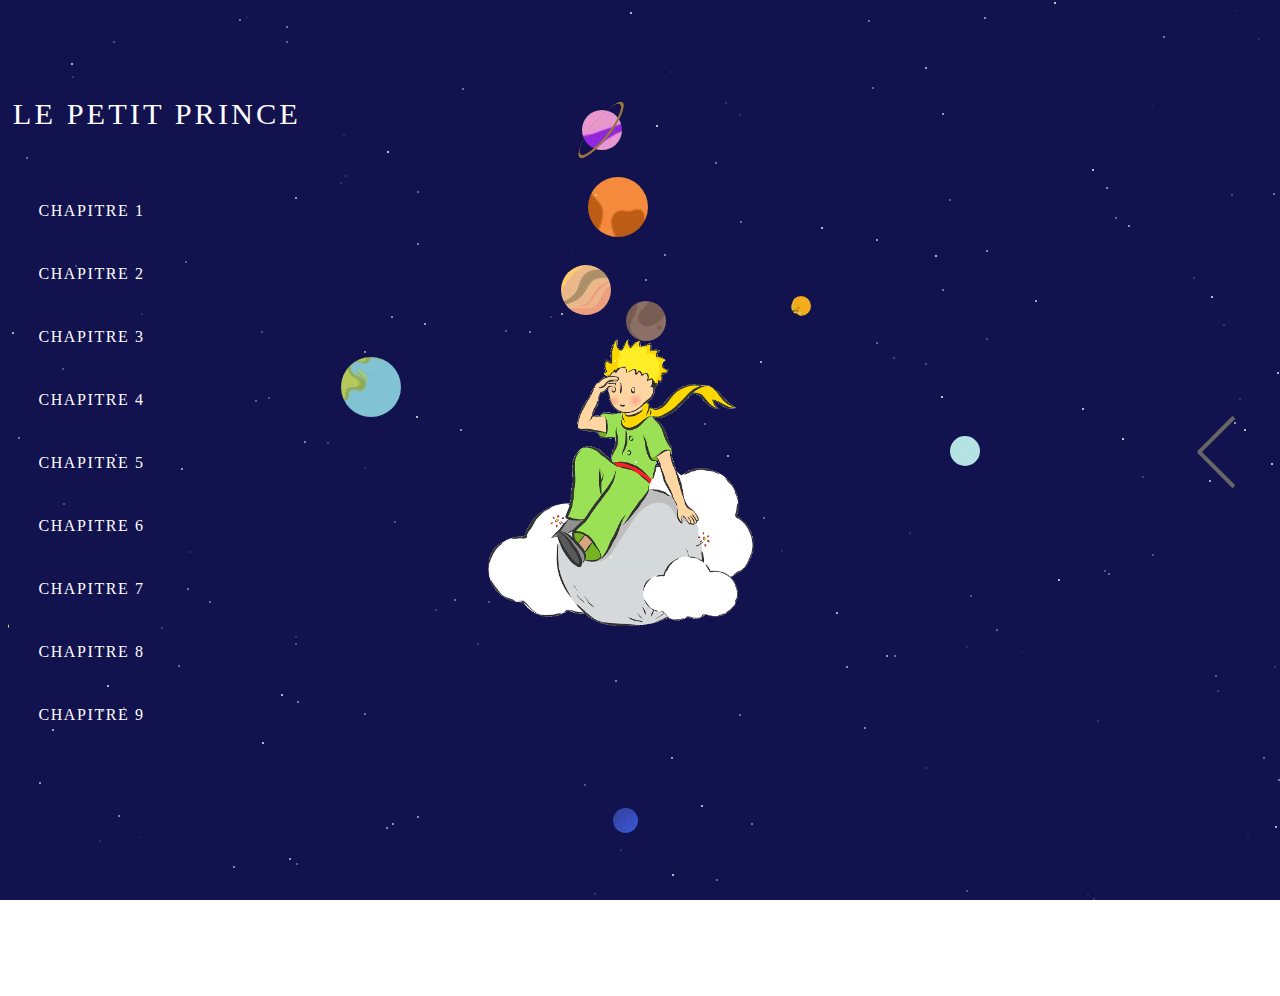
==== index.html @ 0a6917b0 "arborescence" ====
<!DOCTYPE html>

	<head>
		<meta charset="utf-8">
		<meta content="width=device-width, initial-scale=1.0" name="viewport">
		<title>Petit prince</title>
		<link rel="stylesheet" href="https://cdn.jsdelivr.net/npm/bootstrap@5.0.2/dist/css/bootstrap.min.css">
  		<link href="style.css" rel="stylesheet">
		
	</head>
	<body>
		<div class="content">
		<div class="pages">
			<!---------------------------------------------- HOME PAGE -------------------------------------------------------->
			<div class="page one">
				
				<div class="parallax">
					<div class="centered">
						<div class="animation"></div>
					</div>
					<div class='description'>
						<h1 class="homepageTitle">Le petit prince</h1>
						<ul>
							<li><a class="chap1">Chapitre 1</a></li>
							<li><a class="chap2">Chapitre 2</a></li>
							<li><a class="chap3">Chapitre 3</a></li>
							<li><a class="chap4">Chapitre 4</a></li>
							<li><a class="chap5">Chapitre 5</a></li>
							<li><a class="chap6">Chapitre 6</a></li>
							<li><a class="chap7">Chapitre 7</a></li>
							<li><a class="chap8">Chapitre 8</a></li>
							<li><a class="chap9">Chapitre 9</a></li>
						</ul>
					</div>
				  	<div class='solar-syst'>
						<div class='mercury'></div>
						<div class='venus'></div>
						<div class='earth'></div>
						<div class='mars'></div>
						<div class='jupiter'></div>
						<div class='saturn'></div>
						<div class='uranus'></div>
						<div class='neptune'></div>
						<div class='pluto'></div>
				  	</div>
				  <div class="stars">
					<img src="./img/star.png" alt="">
				  </div>
				</div>
				<!-- <div>
					<button onClick="slide('next')">Next</button>
				</div> -->
				<div class="swipe-next" onClick="slide('next')">
					<div class="swipe-next-top"></div>
					<div class="swipe-next-bottom"></div>
				</div>
			</div>
			
			<!---------------------------------------------- TEAM PAGE -------------------------------------------------------->
			<div id="page-two" class="page two">
				<h1 class="teamTitle">Team</h1>
				<div class="container">
					<div class="row d-flex justify-content-center">
						<div class="col-md-4">
							<a href="./cv_pages/Peio.html">
								<div class="card">
									<img class="card-img-top" src="./cv_assets/img/peio_cv.jpg" alt="Peio">
									<div class="card-body">
										<h5 class="card-title">Peio GIL</h5>
									</div>
								</div>
							</a>
						</div>
						<div class="col-md-4">
							<a href="./cv_pages/Hajar.html">
								<div class="card">
									<img class="card-img-top" src="./cv_assets/img/hajar_cv.png" alt="Hajar">
									<div class="card-body">
										<h5 class="card-title">Hajar DERFOUF</h5>
									</div>
								</div>
							</a>
						</div>
						<div class="col-md-4">
							<a href="./cv_pages/Amelie.html">
								<div class="card">
									<img class="card-img-top" src="./cv_assets/img/AmelieNikeza.jpg" alt="Amelie">
									<div class="card-body">
										<h5 class="card-title">Amélie NIKEZA</h5>
									</div>
								</div>
							</a>
						</div>
					</div>
				</div>
			
			<!-- <div>
				<button onClick="slide('prev')">Previous</button>
			</div> -->
			<div class="swipe-prev" onClick="slide('prev')">
				<div class="swipe-prev-top"></div>
				<div class="swipe-prev-bottom"></div>
			</div>
			</div>
		</div>
		</div>
		<script src="script.js"></script>
		
	</body>
</html>
---- style.css ----
@import url('https://fonts.googleapis.com/css2?family=Montserrat:ital,wght@0,100;0,200;0,300;0,400;0,500;0,600;0,700;1,100;1,200;1,300;1,400;1,500;1,600;1,700&display=swap');

body {
    overflow: hidden;
}

.navbar {
  margin-top: 0;
  padding-top: 0;
}

*{
	margin: 0;
	padding: 0;
  border: none;
  font-family: 'Montserrat', sans-serif;
}


.content{
	width: 100%;
	height: 100vh;
	overflow: hidden;
    /* background-image: url("../img/espace.png"); */
  background-color: rgb(18, 18, 78);
}

.pages {
  display: flex;
	width: 200%;
	box-sizing: border-box;	
  overflow: hidden;
}

.page {
  width: 100%;
  height: 100vh;
  display: flex;
  /* align-items: center;
  justify-content: center; */
  flex-direction: column;
	gap: 10px;
  transition: all 0.7s;
  color: white;
}

/* ********************************************************* HOME PAGE STYLE ************************************************************* */
.parallax {
    /* The image used */
    /* background-image: url("../img/espace.png"); */

    position: absolute;
    top:0;
    left:0;
    bottom:0;
    /* Set a specific height */
    height: 100%;
    width:100%;   
    /* Create the parallax scrolling effect */
    background-position: right top;
    background-attachment: fixed;
    background-repeat: no-repeat;
    background-size: cover;
  
    
}
 
.circle {
  
    text-align: center;
    vertical-align: middle;
    display: table-cell;
}
body {
    height: 100%;
    overflow-y: hidden;
}

.wrapper {
    top: 50%;
    left: 50%;
    transform: translate(-50%, -50%);
    position: fixed;
}

#reload {
    width: 50px;
    height: 50px;
} 
.wrapper {
    top: 50%;
    left: 50%;
    transform: translate(-50%, -50%);
    position: fixed;
}
.zoom{  
    height:100vh;  
    width:100%;  
    display:grid;  
    place-items:center;  
    position:fixed;  
    top:-500px;  
    left:0;
}

.centered .animation{
    height:50%;  
    width:40%;  
    position: absolute;
    top:25%;  
    left:30%;
}

.animation {
  width: 1000px;
  height: 1000px;
  background-image: url('./img/logo_f1.png');
  background-size: 600px;
  background-position: center;
  background-repeat: no-repeat;
  animation: mon-animation 2s steps(20) infinite
}

@keyframes mon-animation {
  0% { background-image: url('./img/logo_f1.png'); }
  5% { background-image: url('./img/logo_f1.png'); }
  10% { background-image: url('./img/logo_f1.png'); }
  25% { background-image: url('./img/logo_f1.png'); }
  20% { background-image: url('./img/logo_f1.png'); }
  25% { background-image: url('./img/logo_f1.png'); }
  30% { background-image: url('./img/logo_f1.png'); }
  35% { background-image: url('./img/logo_f1.png'); }
  40% { background-image: url('./img/logo_f2.png'); }
  45% { background-image: url('./img/logo_f3.png'); }
  50% { background-image: url('./img/logo_f4.png'); }
  55% { background-image: url('./img/logo_f3.png'); }
  60% { background-image: url('./img/logo_f2.png'); }
  65% { background-image: url('./img/logo_f1.png'); }
  70% { background-image: url('./img/logo_f1.png'); }
  75% { background-image: url('./img/logo_f1.png'); }
  80% { background-image: url('./img/logo_f1.png'); }
  85% { background-image: url('./img/logo_f1.png'); }
  90% { background-image: url('./img/logo_f1.png'); }
  95% { background-image: url('./img/logo_f1.png'); }
  100% { background-image: url('./img/logo_f1.png'); }
}

/**************************************************/
/*
  Malik Dellidj - @Dathink

  Solar System orbit animation true time scaled

  Revolution of planets in earth days (from Wikipedia)
  Mercury : ~87,5 days
  Venus : ~224,7 days
  Earth : ~365,2563 days
    + Moon : ~27,3216 days (around earth)
  Mars : ~687 days (~1,8 year)
  Jupiter : ~4 331 days (~12 years)
  Saturn : ~10 747 days (~30 years)
  Uranus : ~30 589 days (~84 years)
  Neptune : ~59 802 days (~165 years)
  Pluto : ~90 580 days (~248 years)
*/
*,
*:before,
*:after {
  padding: 0;
  margin: 0;
  box-sizing: border-box;
}

html,
body {
  height: 100%;
  width: 100%;
}

body {
  font: normal 1em/1.45em "Helvetica Neue", Helvetica, Arial, sans-serif;
  -webkit-font-smoothing: antialiased;
  color: #fff;
  background: radial-gradient(ellipse at bottom, #1c2837 0%, #050608 100%);
  background-attachment: fixed;
}

li {
  list-style: none;
}

h1 {
  color: white;
  font-weight: 300;
  font-size: 1.9em;
  text-transform: uppercase;
  font-family: Lato;
  line-height: 1.6em;
  letter-spacing: 0.1em;
  position: absolute;
    top: 10%;
    left:1%;
}

li a {
  color: white;
  font-weight: 300;
  font-size: 1em;
  text-transform: uppercase;
  font-family: Lato;
  line-height: 1.6em;
  letter-spacing: 0.1em;
  position: absolute;
}

.solar-syst {
  margin: -150px -252px;
  width: 100%;
  height: 100%;
  position: relative;
}
.solar-syst:after {
  content: "";
  position: absolute;
  height: 2px;
  width: 2px;
  top: -2px;
  background: white;
  box-shadow: 1072px 77px 0 0px rgba(255, 255, 255, 0.456) , 370px 951px 0 0px rgba(255,255,255, 0.621) , 1483px 330px 0 0px rgba(255,255,255, 0.326) , 1533px 646px 0 0px rgba(255,255,255, 0.951) , 794px 1799px 0 0px rgba(255,255,255, 0.253) , 1724px 191px 0 0px rgba(255,255,255, 0.737) , 139px 445px 0 0px rgba(255,255,255, 0.254) , 1453px 1733px 0 0px rgba(255,255,255, 0.182) , 1098px 802px 0 0px rgba(255,255,255, 0.692) , 1475px 460px 0 0px rgba(255,255,255, 0.222) , 96px 1526px 0 0px rgba(255,255,255, 0.316) , 1461px 616px 0 0px rgba(255,255,255, 0.852) , 185px 1634px 0 0px rgba(255,255,255, 0.63) , 1380px 361px 0 0px rgba(255,255,255, 0.702) , 840px 1672px 0 0px rgba(255,255,255, 0.435) , 1128px 375px 0 0px rgba(255,255,255, 0.794) , 579px 578px 0 0px rgba(255,255,255, 0.274) , 1654px 445px 0 0px rgba(255,255,255, 0.697) , 1365px 1595px 0 0px rgba(255,255,255, 0.319) , 238px 339px 0 0px rgba(255,255,255, 0.918) , 1381px 15px 0 0px rgba(255,255,255, 0.057) , 534px 1571px 0 0px rgba(255,255,255, 0.585) , 56px 180px 0 0px rgba(255,255,255, 0.194) , 62px 1074px 0 0px rgba(255,255,255, 0.808) , 393px 449px 0 0px rgba(255,255,255, 0.14) , 991px 250px 0 0px rgba(255,255,255, 0.163) , 1245px 1667px 0 0px rgba(255,255,255, 0.552) , 1477px 1148px 0 0px rgba(255,255,255, 0.846) , 1124px 223px 0 0px rgba(255,255,255, 0.462) , 549px 837px 0 0px rgba(255,255,255, 0.602) , 1425px 1068px 0 0px rgba(255,255,255, 0.89) , 437px 397px 0 0px rgba(255,255,255, 0.421) , 96px 377px 0 0px rgba(255,255,255, 0.216) , 953px 941px 0 0px rgba(255,255,255, 0.91) , 215px 343px 0 0px rgba(255,255,255, 0.796) , 433px 1px 0 0px rgba(255,255,255, 0.555) , 1128px 478px 0 0px rgba(255,255,255, 0.448) , 1218px 782px 0 0px rgba(255,255,255, 0.146) , 1686px 1066px 0 0px rgba(255,255,255, 0.41) , 812px 1260px 0 0px rgba(255,255,255, 0.564) , 1634px 1525px 0 0px rgba(255,255,255, 0.697) , 846px 1029px 0 0px rgba(255,255,255, 0.219) , 1756px 901px 0 0px rgba(255,255,255, 0.603) , 1236px 1404px 0 0px rgba(255,255,255, 0.248) , 270px 573px 0 0px rgba(255,255,255, 0.581) , 1183px 3px 0 0px rgba(255,255,255, 0.564) , 913px 1111px 0 0px rgba(255,255,255, 0.918) , 668px 552px 0 0px rgba(255,255,255, 0.96) , 278px 293px 0 0px rgba(255,255,255, 0.523) , 231px 1056px 0 0px rgba(255,255,255, 0.748) , 391px 972px 0 0px rgba(255,255,255, 0.078) , 592px 318px 0 0px rgba(255,255,255, 0.179) , 485px 1002px 0 0px rgba(255,255,255, 0.694) , 968px 1015px 0 0px rgba(255,255,255, 0.47) , 1404px 241px 0 0px rgba(255,255,255, 0.08) , 1252px 1064px 0 0px rgba(255,255,255, 0.527) , 142px 678px 0 0px rgba(255,255,255, 0.394) , 885px 1694px 0 0px rgba(255,255,255, 0.21) , 1586px 174px 0 0px rgba(255,255,255, 0.949) , 1044px 1502px 0 0px rgba(255,255,255, 0.262) , 862px 692px 0 0px rgba(255,255,255, 0.723) , 969px 696px 0 0px rgba(255,255,255, 0.16) , 375px 843px 0 0px rgba(255,255,255, 0.442) , 471px 1753px 0 0px rgba(255,255,255, 0.379) , 992px 357px 0 0px rgba(255,255,255, 0.545) , 560px 1740px 0 0px rgba(255,255,255, 0.933) , 1747px 451px 0 0px rgba(255,255,255, 0.27) , 1127px 1724px 0 0px rgba(255,255,255, 0.971) , 766px 1090px 0 0px rgba(255,255,255, 0.975) , 1012px 497px 0 0px rgba(255,255,255, 0.828) , 306px 1118px 0 0px rgba(255,255,255, 0.588) , 170px 23px 0 0px rgba(255,255,255, 0.069) , 1239px 1425px 0 0px rgba(255,255,255, 0.619) , 1238px 474px 0 0px rgba(255,255,255, 0.314) , 644px 959px 0 0px rgba(255,255,255, 0.739) , 1527px 962px 0 0px rgba(255,255,255, 0.879) , 1175px 1273px 0 0px rgba(255,255,255, 0.12) , 24px 66px 0 0px rgba(255,255,255, 0.02) , 1742px 716px 0 0px rgba(255,255,255, 0.745) , 915px 1727px 0 0px rgba(255,255,255, 0.28) , 538px 177px 0 0px rgba(255,255,255, 0.453) , 214px 154px 0 0px rgba(255,255,255, 0.251) , 443px 1690px 0 0px rgba(255,255,255, 0.876) , 115px 1065px 0 0px rgba(255,255,255, 0.028) , 323px 1531px 0 0px rgba(255,255,255, 0.357) , 669px 379px 0 0px rgba(255,255,255, 0.619) , 1550px 1130px 0 0px rgba(255,255,255, 0.872) , 445px 1617px 0 0px rgba(255,255,255, 0.72) , 1445px 413px 0 0px rgba(255,255,255, 0.234) , 1727px 28px 0 0px rgba(255,255,255, 0.805) , 547px 333px 0 0px rgba(255,255,255, 0.795) , 1792px 1506px 0 0px rgba(255,255,255, 0.465) , 912px 1318px 0 0px rgba(255,255,255, 0.876) , 315px 639px 0 0px rgba(255,255,255, 0.356) , 300px 1162px 0 0px rgba(255,255,255, 0.446) , 802px 1297px 0 0px rgba(255,255,255, 0.584) , 1667px 1460px 0 0px rgba(255,255,255, 0.425) , 836px 920px 0 0px rgba(255,255,255, 0.398) , 683px 1644px 0 0px rgba(255,255,255, 0.664) , 166px 1003px 0 0px rgba(255,255,255, 0.053) , 840px 1614px 0 0px rgba(255,255,255, 0.557) , 699px 1782px 0 0px rgba(255,255,255, 0.445) , 1447px 1332px 0 0px rgba(255,255,255, 0.307) , 729px 779px 0 0px rgba(255,255,255, 0.275) , 867px 816px 0 0px rgba(255,255,255, 0.579) , 1116px 1657px 0 0px rgba(255,255,255, 0.418) , 73px 839px 0 0px rgba(255,255,255, 0.997) , 47px 838px 0 0px rgba(255,255,255, 0.418) , 1415px 172px 0 0px rgba(255,255,255, 0.598) , 1033px 686px 0 0px rgba(255,255,255, 0.14) , 2px 1173px 0 0px rgba(255,255,255, 0.727) , 21px 1046px 0 0px rgba(255,255,255, 0.003) , 190px 554px 0 0px rgba(255,255,255, 0.385) , 1695px 288px 0 0px rgba(255,255,255, 0.1) , 1780px 709px 0 0px rgba(255,255,255, 0.393) , 498px 152px 0 0px rgba(255,255,255, 0.094) , 151px 1560px 0 0px rgba(255,255,255, 0.328) , 1286px 1737px 0 0px rgba(255,255,255, 0.943) , 441px 687px 0 0px rgba(255,255,255, 0.128) , 1744px 1734px 0 0px rgba(255,255,255, 0.805) , 1286px 1300px 0 0px rgba(255,255,255, 0.421) , 656px 1555px 0 0px rgba(255,255,255, 0.285) , 275px 1587px 0 0px rgba(255,255,255, 0.231) , 1037px 1540px 0 0px rgba(255,255,255, 0.915) , 1738px 440px 0 0px rgba(255,255,255, 0.218) , 56px 458px 0 0px rgba(255,255,255, 0.166) , 976px 1650px 0 0px rgba(255,255,255, 0.825) , 1537px 1292px 0 0px rgba(255,255,255, 0.47) , 1038px 1395px 0 0px rgba(255,255,255, 0.902) , 1025px 1552px 0 0px rgba(255,255,255, 0.416) , 1223px 1424px 0 0px rgba(255,255,255, 0.164) , 527px 69px 0 0px rgba(255,255,255, 0.431) , 967px 298px 0 0px rgba(255,255,255, 0.575) , 991px 850px 0 0px rgba(255,255,255, 0.526) , 820px 1493px 0 0px rgba(255,255,255, 0.422) , 1363px 1683px 0 0px rgba(255,255,255, 0.523) , 1523px 1159px 0 0px rgba(255,255,255, 0.225) , 324px 212px 0 0px rgba(255,255,255, 0.202) , 331px 1745px 0 0px rgba(255,255,255, 0.424) , 921px 1090px 0 0px rgba(255,255,255, 0.73) , 1515px 893px 0 0px rgba(255,255,255, 0.459) , 1530px 915px 0 0px rgba(255,255,255, 0.616) , 1501px 1393px 0 0px rgba(255,255,255, 0.306) , 1717px 1412px 0 0px rgba(255,255,255, 0.193) , 1611px 1602px 0 0px rgba(255,255,255, 0.194) , 1145px 493px 0 0px rgba(255,255,255, 0.319) , 1529px 508px 0 0px rgba(255,255,255, 0.889) , 67px 315px 0 0px rgba(255,255,255, 0.74) , 1015px 653px 0 0px rgba(255,255,255, 0.451) , 340px 61px 0 0px rgba(255,255,255, 0.655) , 887px 597px 0 0px rgba(255,255,255, 0.912) , 1486px 558px 0 0px rgba(255,255,255, 0.74) , 1620px 1367px 0 0px rgba(255,255,255, 0.831) , 365px 408px 0 0px rgba(255,255,255, 0.846) , 1491px 534px 0 0px rgba(255,255,255, 0.215) , 1797px 678px 0 0px rgba(255,255,255, 0.403) , 784px 732px 0 0px rgba(255,255,255, 0.01) , 669px 327px 0 0px rgba(255,255,255, 0.45) , 1496px 565px 0 0px rgba(255,255,255, 0.926) , 1177px 903px 0 0px rgba(255,255,255, 0.183) , 616px 603px 0 0px rgba(255,255,255, 0.141) , 990px 1434px 0 0px rgba(255,255,255, 0.251) , 1341px 1784px 0 0px rgba(255,255,255, 0.085) , 114px 1076px 0 0px rgba(255,255,255, 0.02) , 1624px 1274px 0 0px rgba(255,255,255, 0.421) , 1404px 690px 0 0px rgba(255,255,255, 0.394) , 1222px 731px 0 0px rgba(255,255,255, 0.376) , 563px 1642px 0 0px rgba(255,255,255, 0.042) , 941px 1486px 0 0px rgba(255,255,255, 0.249) , 1391px 1364px 0 0px rgba(255,255,255, 0.002) , 1753px 195px 0 0px rgba(255,255,255, 0.903) , 676px 459px 0 0px rgba(255,255,255, 0.778) , 367px 590px 0 0px rgba(255,255,255, 0.754) , 351px 976px 0 0px rgba(255,255,255, 0.136) , 1782px 959px 0 0px rgba(255,255,255, 0.044) , 1500px 1593px 0 0px rgba(255,255,255, 0.428) , 1345px 1034px 0 0px rgba(255,255,255, 0.223) , 432px 1703px 0 0px rgba(255,255,255, 0.429) , 25px 659px 0 0px rgba(255,255,255, 0.186) , 513px 1610px 0 0px rgba(255,255,255, 0.097) , 144px 375px 0 0px rgba(255,255,255, 0.078) , 888px 1756px 0 0px rgba(255,255,255, 0.705) , 254px 1265px 0 0px rgba(255,255,255, 0.637) , 2px 1525px 0 0px rgba(255,255,255, 0.969) , 600px 1275px 0 0px rgba(255,255,255, 0.823) , 1287px 436px 0 0px rgba(255,255,255, 0.793) , 719px 1534px 0 0px rgba(255,255,255, 0.173) , 491px 155px 0 0px rgba(255,255,255, 0.564) , 620px 1720px 0 0px rgba(255,255,255, 0.899) , 1248px 1344px 0 0px rgba(255,255,255, 0.039) , 1373px 1205px 0 0px rgba(255,255,255, 0.923) , 1334px 544px 0 0px rgba(255,255,255, 0.944) , 249px 1417px 0 0px rgba(255,255,255, 0.6) , 1732px 1303px 0 0px rgba(255,255,255, 0.51) , 1177px 499px 0 0px rgba(255,255,255, 0.369) , 109px 520px 0 0px rgba(255,255,255, 0.999) , 1167px 1498px 0 0px rgba(255,255,255, 0.991) , 260px 580px 0 0px rgba(255,255,255, 0.036) , 1374px 27px 0 0px rgba(255,255,255, 0.515) , 737px 1326px 0 0px rgba(255,255,255, 0.438) , 37px 182px 0 0px rgba(255,255,255, 0.482) , 1638px 151px 0 0px rgba(255,255,255, 0.622) , 754px 1290px 0 0px rgba(255,255,255, 0.64) , 790px 1455px 0 0px rgba(255,255,255, 0.705) , 814px 1523px 0 0px rgba(255,255,255, 0.051) , 977px 238px 0 0px rgba(255,255,255, 0.182) , 1613px 1145px 0 0px rgba(255,255,255, 0.005) , 597px 311px 0 0px rgba(255,255,255, 0.182) , 1568px 223px 0 0px rgba(255,255,255, 0.613) , 23px 699px 0 0px rgba(255,255,255, 0.911) , 314px 504px 0 0px rgba(255,255,255, 0.39) , 1636px 925px 0 0px rgba(255,255,255, 0.417) , 1534px 1310px 0 0px rgba(255,255,255, 0.472) , 1527px 1590px 0 0px rgba(255,255,255, 0.23) , 349px 1238px 0 0px rgba(255,255,255, 0.099) , 813px 449px 0 0px rgba(255,255,255, 0.832) , 136px 621px 0 0px rgba(255,255,255, 0.377) , 461px 737px 0 0px rgba(255,255,255, 0.523) , 870px 1062px 0 0px rgba(255,255,255, 0.101) , 1138px 791px 0 0px rgba(255,255,255, 0.801) , 1358px 323px 0 0px rgba(255,255,255, 0.672) , 126px 1249px 0 0px rgba(255,255,255, 0.775) , 840px 1258px 0 0px rgba(255,255,255, 0.042) , 1310px 715px 0 0px rgba(255,255,255, 0.934) , 327px 401px 0 0px rgba(255,255,255, 0.379) , 524px 1366px 0 0px rgba(255,255,255, 0.087) , 961px 473px 0 0px rgba(255,255,255, 0.074) , 1488px 1319px 0 0px rgba(255,255,255, 0.319) , 1075px 1692px 0 0px rgba(255,255,255, 0.464) , 1339px 1463px 0 0px rgba(255,255,255, 0.433) , 1146px 1218px 0 0px rgba(255,255,255, 0.082) , 1514px 1554px 0 0px rgba(255,255,255, 0.949) , 1124px 1456px 0 0px rgba(255,255,255, 0.003) , 1344px 305px 0 0px rgba(255,255,255, 0.931) , 705px 112px 0 0px rgba(255,255,255, 0.419) , 109px 1615px 0 0px rgba(255,255,255, 0.052) , 1360px 709px 0 0px rgba(255,255,255, 0.484) , 712px 565px 0 0px rgba(255,255,255, 0.709) , 742px 1500px 0 0px rgba(255,255,255, 0.707) , 938px 1756px 0 0px rgba(255,255,255, 0.727) , 1194px 425px 0 0px rgba(255,255,255, 0.586) , 629px 1361px 0 0px rgba(255,255,255, 0.208) , 533px 830px 0 0px rgba(255,255,255, 0.919) , 715px 35px 0 0px rgba(255,255,255, 0.917) , 643px 452px 0 0px rgba(255,255,255, 0.717) , 356px 1441px 0 0px rgba(255,255,255, 0.247) , 1720px 250px 0 0px rgba(255,255,255, 0.614) , 473px 1696px 0 0px rgba(255,255,255, 0.733) , 253px 1138px 0 0px rgba(255,255,255, 0.636) , 740px 737px 0 0px rgba(255,255,255, 0.396) , 1800px 424px 0 0px rgba(255,255,255, 0.588) , 759px 101px 0 0px rgba(255,255,255, 0.125) , 558px 1632px 0 0px rgba(255,255,255, 0.423) , 227px 1549px 0 0px rgba(255,255,255, 0.262) , 646px 657px 0 0px rgba(255,255,255, 0.394) , 1741px 886px 0 0px rgba(255,255,255, 0.598) , 427px 1177px 0 0px rgba(255,255,255, 0.795) , 993px 1514px 0 0px rgba(255,255,255, 0.35) , 514px 878px 0 0px rgba(255,255,255, 0.91) , 107px 736px 0 0px rgba(255,255,255, 0.812) , 439px 724px 0 0px rgba(255,255,255, 0.574) , 1199px 22px 0 0px rgba(255,255,255, 0.755) , 268px 1183px 0 0px rgba(255,255,255, 0.64) , 1488px 146px 0 0px rgba(255,255,255, 0.069) , 1582px 970px 0 0px rgba(255,255,255, 0.244) , 639px 287px 0 0px rgba(255,255,255, 0.981) , 638px 963px 0 0px rgba(255,255,255, 0.658) , 799px 1707px 0 0px rgba(255,255,255, 0.954) , 1306px 138px 0 0px rgba(255,255,255, 0.998) , 71px 1498px 0 0px rgba(255,255,255, 0.268) , 1737px 1553px 0 0px rgba(255,255,255, 0.033) , 1367px 1594px 0 0px rgba(255,255,255, 0.093) , 1039px 41px 0 0px rgba(255,255,255, 0.685) , 332px 1200px 0 0px rgba(255,255,255, 0.066) , 1799px 447px 0 0px rgba(255,255,255, 0.089) , 1367px 353px 0 0px rgba(255,255,255, 0.476) , 40px 634px 0 0px rgba(255,255,255, 0.433) , 1210px 1179px 0 0px rgba(255,255,255, 0.626) , 1192px 1520px 0 0px rgba(255,255,255, 0.635) , 595px 270px 0 0px rgba(255,255,255, 0.124) , 118px 1047px 0 0px rgba(255,255,255, 0.757) , 1760px 388px 0 0px rgba(255,255,255, 0.372) , 1003px 959px 0 0px rgba(255,255,255, 0.551) , 1464px 1081px 0 0px rgba(255,255,255, 0.877) , 1088px 748px 0 0px rgba(255,255,255, 0.862) , 1721px 50px 0 0px rgba(255,255,255, 0.169) , 1591px 831px 0 0px rgba(255,255,255, 0.337) , 1555px 1537px 0 0px rgba(255,255,255, 0.345) , 676px 1222px 0 0px rgba(255,255,255, 0.314) , 14px 698px 0 0px rgba(255,255,255, 0.58) , 1141px 1370px 0 0px rgba(255,255,255, 0.524) , 223px 712px 0 0px rgba(255,255,255, 0.263) , 706px 1051px 0 0px rgba(255,255,255, 0.081) , 853px 1320px 0 0px rgba(255,255,255, 0.744) , 93px 874px 0 0px rgba(255,255,255, 0.46) , 195px 162px 0 0px rgba(255,255,255, 0.423) , 1469px 826px 0 0px rgba(255,255,255, 0.246) , 1327px 1139px 0 0px rgba(255,255,255, 0.54) , 1329px 1182px 0 0px rgba(255,255,255, 0.911) , 661px 1571px 0 0px rgba(255,255,255, 0.77) , 1382px 129px 0 0px rgba(255,255,255, 0.865) , 706px 735px 0 0px rgba(255,255,255, 0.551) , 25px 1610px 0 0px rgba(255,255,255, 0.045) , 1365px 64px 0 0px rgba(255,255,255, 0.51) , 1327px 1318px 0 0px rgba(255,255,255, 0.153) , 1584px 722px 0 0px rgba(255,255,255, 0.055) , 49px 1667px 0 0px rgba(255,255,255, 0.43) , 476px 1126px 0 0px rgba(255,255,255, 0.556) , 1741px 681px 0 0px rgba(255,255,255, 0.574) , 522px 1px 0 0px rgba(255,255,255, 0.617) , 359px 821px 0 0px rgba(255,255,255, 0.903) , 1396px 1164px 0 0px rgba(255,255,255, 0.023) , 882px 148px 0 0px rgba(255,255,255, 0.901) , 1179px 1221px 0 0px rgba(255,255,255, 0.702) , 77px 577px 0 0px rgba(255,255,255, 0.725) , 230px 321px 0 0px rgba(255,255,255, 0.133) , 291px 918px 0 0px rgba(255,255,255, 0.743) , 1380px 1px 0 0px rgba(255,255,255, 0.065) , 127px 1589px 0 0px rgba(255,255,255, 0.649) , 1631px 1668px 0 0px rgba(255,255,255, 0.709) , 1236px 153px 0 0px rgba(255,255,255, 0.681) , 556px 577px 0 0px rgba(255,255,255, 0.639) , 1618px 1387px 0 0px rgba(255,255,255, 0.194) , 344px 1279px 0 0px rgba(255,255,255, 0.25) , 114px 1304px 0 0px rgba(255,255,255, 0.655) , 736px 1493px 0 0px rgba(255,255,255, 0.749) , 1641px 471px 0 0px rgba(255,255,255, 0.218) , 67px 365px 0 0px rgba(255,255,255, 0.412) , 486px 504px 0 0px rgba(255,255,255, 0.031) , 1483px 1220px 0 0px rgba(255,255,255, 0.401) , 38px 1017px 0 0px rgba(255,255,255, 0.995) , 1464px 1662px 0 0px rgba(255,255,255, 0.734) , 1770px 1319px 0 0px rgba(255,255,255, 0.038) , 393px 1251px 0 0px rgba(255,255,255, 0.162) , 956px 559px 0 0px rgba(255,255,255, 0.476) , 741px 1458px 0 0px rgba(255,255,255, 0.933) , 847px 330px 0 0px rgba(255,255,255, 0.545) , 1192px 1764px 0 0px rgba(255,255,255, 0.017) , 207px 748px 0 0px rgba(255,255,255, 0.297) , 547px 779px 0 0px rgba(255,255,255, 0.383) , 219px 1103px 0 0px rgba(255,255,255, 0.989) , 1248px 765px 0 0px rgba(255,255,255, 0.457) , 908px 261px 0 0px rgba(255,255,255, 0.967) , 802px 452px 0 0px rgba(255,255,255, 0.218) , 548px 999px 0 0px rgba(255,255,255, 0.417) , 1394px 612px 0 0px rgba(255,255,255, 0.254) , 1683px 855px 0 0px rgba(255,255,255, 0.264) , 106px 1264px 0 0px rgba(255,255,255, 0.154) , 430px 801px 0 0px rgba(255,255,255, 0.514) , 650px 114px 0 0px rgba(255,255,255, 0.014) , 922px 207px 0 0px rgba(255,255,255, 0.107) , 121px 21px 0 0px rgba(255,255,255, 0.093) , 435px 1668px 0 0px rgba(255,255,255, 0.903) , 198px 931px 0 0px rgba(255,255,255, 0.813) , 858px 1192px 0 0px rgba(255,255,255, 0.172) , 1575px 1734px 0 0px rgba(255,255,255, 0.834) , 1120px 156px 0 0px rgba(255,255,255, 0.546) , 1156px 305px 0 0px rgba(255,255,255, 0.002) , 1452px 56px 0 0px rgba(255,255,255, 0.903) , 1156px 1047px 0 0px rgba(255,255,255, 0.836) , 1273px 787px 0 0px rgba(255,255,255, 0.078) , 1598px 462px 0 0px rgba(255,255,255, 0.005) , 1591px 1023px 0 0px rgba(255,255,255, 0.113) , 1218px 1026px 0 0px rgba(255,255,255, 0.38) , 214px 156px 0 0px rgba(255,255,255, 0.937) , 28px 1733px 0 0px rgba(255,255,255, 0.564) , 872px 985px 0 0px rgba(255,255,255, 0.184) , 1337px 554px 0 0px rgba(255,255,255, 0.064) , 1193px 532px 0 0px rgba(255,255,255, 0.965) , 1161px 668px 0 0px rgba(255,255,255, 0.181) , 712px 1704px 0 0px rgba(255,255,255, 0.96) , 727px 1591px 0 0px rgba(255,255,255, 0.762) , 203px 1571px 0 0px rgba(255,255,255, 0.31) , 324px 1362px 0 0px rgba(255,255,255, 0.31) , 1607px 1146px 0 0px rgba(255,255,255, 0.967) , 781px 467px 0 0px rgba(255,255,255, 0.572) , 538px 162px 0 0px rgba(255,255,255, 0.557) , 264px 1704px 0 0px rgba(255,255,255, 0.501) , 65px 687px 0 0px rgba(255,255,255, 0.701) , 585px 1255px 0 0px rgba(255,255,255, 0.128) , 1420px 1725px 0 0px rgba(255,255,255, 0.434) , 304px 865px 0 0px rgba(255,255,255, 0.822) , 726px 1376px 0 0px rgba(255,255,255, 0.034) , 1090px 1297px 0 0px rgba(255,255,255, 0.577) , 93px 1712px 0 0px rgba(255,255,255, 0.938) , 328px 1090px 0 0px rgba(255,255,255, 0.024) , 1116px 863px 0 0px rgba(255,255,255, 0.627) , 1440px 1708px 0 0px rgba(255,255,255, 0.375) , 1364px 1438px 0 0px rgba(255,255,255, 0.221) , 1501px 1381px 0 0px rgba(255,255,255, 0.657) , 1374px 574px 0 0px rgba(255,255,255, 0.985) , 25px 1081px 0 0px rgba(255,255,255, 0.102) , 1441px 8px 0 0px rgba(255,255,255, 0.983) , 916px 390px 0 0px rgba(255,255,255, 0.64) , 1463px 432px 0 0px rgba(255,255,255, 0.953) , 1467px 811px 0 0px rgba(255,255,255, 0.406) , 18px 819px 0 0px rgba(255,255,255, 0.436) , 346px 1374px 0 0px rgba(255,255,255, 0.062) , 687px 745px 0 0px rgba(255,255,255, 0.274) , 892px 1489px 0 0px rgba(255,255,255, 0.677) , 1673px 74px 0 0px rgba(255,255,255, 0.646) , 1657px 536px 0 0px rgba(255,255,255, 0.643) , 1523px 599px 0 0px rgba(255,255,255, 0.964) , 1209px 1154px 0 0px rgba(255,255,255, 0.535) , 1519px 1786px 0 0px rgba(255,255,255, 0.528) , 1718px 1434px 0 0px rgba(255,255,255, 0.26) , 1570px 536px 0 0px rgba(255,255,255, 0.781) , 90px 200px 0 0px rgba(255,255,255, 0.198) , 616px 487px 0 0px rgba(255,255,255, 0.702) , 714px 224px 0 0px rgba(255,255,255, 0.523) , 1349px 856px 0 0px rgba(255,255,255, 0.171) , 924px 1010px 0 0px rgba(255,255,255, 0.932) , 541px 994px 0 0px rgba(255,255,255, 0.772) , 1293px 1117px 0 0px rgba(255,255,255, 0.527) , 1432px 1416px 0 0px rgba(255,255,255, 0.242) , 239px 1001px 0 0px rgba(255,255,255, 0.206) , 1022px 1581px 0 0px rgba(255,255,255, 0.511) , 1021px 1579px 0 0px rgba(255,255,255, 0.091) , 648px 49px 0 0px rgba(255,255,255, 0.795) , 1647px 297px 0 0px rgba(255,255,255, 0.185) , 1716px 104px 0 0px rgba(255,255,255, 0.49) , 509px 1791px 0 0px rgba(255,255,255, 0.584) , 1356px 706px 0 0px rgba(255,255,255, 0.372) , 1567px 1228px 0 0px rgba(255,255,255, 0.732) , 607px 1624px 0 0px rgba(255,255,255, 0.247) , 1712px 671px 0 0px rgba(255,255,255, 0.069) , 631px 1091px 0 0px rgba(255,255,255, 0.101) , 513px 467px 0 0px rgba(255,255,255, 0.359) , 647px 1069px 0 0px rgba(255,255,255, 0.117) , 204px 1621px 0 0px rgba(255,255,255, 0.377) , 198px 95px 0 0px rgba(255,255,255, 0.313) , 1377px 1733px 0 0px rgba(255,255,255, 0.416) , 520px 533px 0 0px rgba(255,255,255, 0.389) , 547px 772px 0 0px rgba(255,255,255, 0.18) , 323px 199px 0 0px rgba(255,255,255, 0.905) , 717px 1604px 0 0px rgba(255,255,255, 0.067) , 951px 1291px 0 0px rgba(255,255,255, 0.718) , 1187px 391px 0 0px rgba(255,255,255, 0.946) , 669px 952px 0 0px rgba(255,255,255, 0.66) , 1598px 162px 0 0px rgba(255,255,255, 0.423) , 433px 604px 0 0px rgba(255,255,255, 0.751) , 1146px 791px 0 0px rgba(255,255,255, 0.519) , 284px 519px 0 0px rgba(255,255,255, 0.013) , 453px 1588px 0 0px rgba(255,255,255, 0.385) , 1194px 249px 0 0px rgba(255,255,255, 0.762) , 314px 1643px 0 0px rgba(255,255,255, 0.934) , 1015px 1056px 0 0px rgba(255,255,255, 0.847) , 507px 536px 0 0px rgba(255,255,255, 0.437) , 979px 591px 0 0px rgba(255,255,255, 0.831) , 1352px 52px 0 0px rgba(255,255,255, 0.872) , 984px 1058px 0 0px rgba(255,255,255, 0.074) , 37px 1227px 0 0px rgba(255,255,255, 0.752) , 365px 177px 0 0px rgba(255,255,255, 0.333) , 1525px 329px 0 0px rgba(255,255,255, 0.542) , 558px 45px 0 0px rgba(255,255,255, 0.854) , 1235px 1500px 0 0px rgba(255,255,255, 0.215) , 1465px 1713px 0 0px rgba(255,255,255, 0.067) , 923px 893px 0 0px rgba(255,255,255, 0.772) , 616px 849px 0 0px rgba(255,255,255, 0.537) , 1339px 1030px 0 0px rgba(255,255,255, 0.105) , 773px 1709px 0 0px rgba(255,255,255, 0.32) , 897px 415px 0 0px rgba(255,255,255, 0.629) , 1526px 802px 0 0px rgba(255,255,255, 0.187) , 1105px 1726px 0 0px rgba(255,255,255, 0.823) , 866px 496px 0 0px rgba(255,255,255, 0.545) , 1079px 1268px 0 0px rgba(255,255,255, 0.354) , 645px 1070px 0 0px rgba(255,255,255, 0.857) , 264px 468px 0 0px rgba(255,255,255, 0.865) , 757px 466px 0 0px rgba(255,255,255, 0.408) , 385px 128px 0 0px rgba(255,255,255, 0.488) , 1337px 1065px 0 0px rgba(255,255,255, 0.446) , 283px 1199px 0 0px rgba(255,255,255, 0.159) , 823px 386px 0 0px rgba(255,255,255, 0.063) , 778px 1437px 0 0px rgba(255,255,255, 0.464) , 1080px 1725px 0 0px rgba(255,255,255, 0.607) , 1462px 1363px 0 0px rgba(255,255,255, 0.524) , 1449px 1122px 0 0px rgba(255,255,255, 0.297) , 374px 1642px 0 0px rgba(255,255,255, 0.583) , 353px 846px 0 0px rgba(255,255,255, 0.712) , 818px 1063px 0 0px rgba(255,255,255, 0.874) , 1073px 363px 0 0px rgba(255,255,255, 0.936) , 964px 629px 0 0px rgba(255,255,255, 0.507) , 1510px 174px 0 0px rgba(255,255,255, 0.153) , 162px 259px 0 0px rgba(255,255,255, 0.87) , 1791px 1696px 0 0px rgba(255,255,255, 0.455) , 1751px 482px 0 0px rgba(255,255,255, 0.403) , 413px 763px 0 0px rgba(255,255,255, 0.293) , 1090px 1386px 0 0px rgba(255,255,255, 0.715) , 1238px 386px 0 0px rgba(255,255,255, 0.64) , 843px 22px 0 0px rgba(255,255,255, 0.584) , 1257px 1133px 0 0px rgba(255,255,255, 0.668) , 630px 1607px 0 0px rgba(255,255,255, 0.253) , 1090px 1796px 0 0px rgba(255,255,255, 0.842) , 1177px 203px 0 0px rgba(255,255,255, 0.808) , 1525px 1717px 0 0px rgba(255,255,255, 0.089) , 1201px 335px 0 0px rgba(255,255,255, 0.416) , 354px 1056px 0 0px rgba(255,255,255, 0.783) , 1215px 588px 0 0px rgba(255,255,255, 0.212) , 1200px 1800px 0 0px rgba(255,255,255, 0.974) , 1499px 970px 0 0px rgba(255,255,255, 0.113);
  border-radius: 100px;
}
.solar-syst div {
    border-radius: 1000px;
    top: 50%;
    left: 50%;
    position: absolute;
  }
  /* .solar-syst div:not(.sun) {
    border: 1px solid rgba(102, 166, 229, 0.12);
  } */
  .solar-syst div:not(.sun):before {
    left: 50%;
    border-radius: 100px;
    content: "";
    position: absolute;
  }
  /* .solar-syst div:not(.asteroids-belt):before {
    box-shadow: inset 0 6px 0 -2px rgba(0, 0, 0, 0.25);
  } */

  .sun {
    background: radial-gradient(ellipse at center, #ffd000 1%, #f9b700 39%, #f9b700 39%, #e06317 100%);
    height: 40px;
    width: 40px;
    margin-top: -20px;
    margin-left: -20px;
    background-clip: padding-box;
    border: 0 !important;
    background-position: -28px -103px;
    background-size: 175%;
    box-shadow: 0 0 10px 2px rgba(255, 107, 0, 0.4), 0 0 22px 11px rgba(255, 203, 0, 0.13);
  }
  
  .mercury {
    height: 450px;
    width: 550px;
    margin-top: -35px;
    margin-left: -35px;
    -webkit-animation: orb 317.1867343561s linear infinite;
            animation: orb 317.1867343561s linear infinite;
    z-index: 1500;
    position: absolute;
  }

  .mercury:before {
    height: 40px;
    width: 40px;
    background-image: url("./img/mercury.PNG");
    margin-top: 20px;
    margin-left: -2px;
    transition: all .4s ease;
  }

  .mercury.zoomed:before {
    transform: scale(1.5);
    box-shadow: 2px 2px 15px #fff;
  }

  
  .venus {
    height: 450px;
    width: 575px;
    margin-top: -45px;
    margin-left: -20px;
    -webkit-animation: orb 15.4555338265s linear infinite;
            animation: orb 15.4555338265s linear infinite;
  }
  .venus:before {
    height: 50px;
    width: 50px;
    background-image: url("./img/venus.PNG");
    margin-top: -6px;
    margin-left: -95px;
    transition: all .4s ease;
  }

  .venus.zoomed:before {
    transform: scale(1.5);
    box-shadow: 2px 2px 15px #fff;
  }
  
  .earth {
    height: 570px;
    width: 620px;
    margin-top: -89.5px;
    margin-left: -97.5px;
    -webkit-animation: orb 27s linear infinite;
            animation: orb 27s linear infinite;
  }
  .earth:before {
    height: 60px;
    width: 60px;
    background-image: url("./img/earth.PNG");
    margin-top: 130px;
    margin-left: -260px;
    transition: all .4s ease;
  }
  .earth:after {
    position: absolute;
    content: "";
    height: 20px;
    width: 20px;
    left: 50%;
    top: 0px;
    margin-left: -9px;
    margin-top: -9px;
    border-radius: 10px;
    box-shadow: 0 -10px 0 -8px grey;
    -webkit-animation: orb 2.2440352158s linear infinite;
            animation: orb 2.2440352158s linear infinite;
  }

  .earth.zoomed:before {
    transform: scale(1.3);
    box-shadow: 2px 2px 15px #fff;
  }
  
  .mars {
    height: 615px;
    width: 665px;
    margin-top: -120px;
    margin-left: -95px;
    -webkit-animation: orb 40.4261314589s linear infinite;
            animation: orb 40.4261314589s linear infinite;
  }
  .mars:before {
    height: 20px;
    width: 20px;
    background-image: url("./img/mars.PNG");
    margin-top: 100px;
    margin-left: 165px;
    transition: all .4s ease;
  }

  .mars.zoomed:before {
    transform: scale(1.8);
    box-shadow: 2px 2px 15px #fff;
  }
  
  .jupiter {
    height: 680px;
    width: 700px;
    margin-top: -159px;
    margin-left: -170px;
    -webkit-animation: orb 90.7228171013s linear infinite;
            animation: orb 90.7228171013s linear infinite;
  }
  .jupiter:before {
    height: 60px;
    width: 60px;
    background-image: url("./img/jupiter.PNG");
    margin-top: 20px;
    margin-left: 20px;
    transition: all .4s ease;
  }

  .jupiter.zoomed:before {
    transform: scale(1.3);
    box-shadow: 2px 2px 15px #fff;
  }
   
  .saturn {
    height: 720px;
    width: 840px;
    margin-top: -200px;
    margin-left: -220px;
    -webkit-animation: orb 250.6952471456s linear infinite;
            animation: orb 250.6952471456s linear infinite;
  }
  .saturn:before {
    height: 40px;
    width: 40px;
    background-image: url("./img/saturn.PNG");
    margin-top: -6px;
    margin-left: -6px;
    transition: all .4s ease;
  }
  .saturn:after {
    position: absolute;
    content: "";
    height: 2.34%;
    width: 7.676%;
    left: 50%;
    top: 13px;
    transform: rotateZ(-52deg);
    margin-left: -2.3%;
    margin-top: -1.2%;
    border-radius: 50% 50% 50% 50%;
    box-shadow: 0 1px 0 1px #987641, 3px 1px 0 #987641, -3px 1px 0 #987641;
    -webkit-animation: orb 200.6952471456s linear infinite;
            animation: orb 200.6952471456s linear infinite;
    animation-direction:reverse;
    transform-origin: 52% 60%;
  }

  .saturn.zoomed:before {
    transform: scale(1.3);
    box-shadow: 2px 2px 15px #fff;
  }

 
  .uranus {
    height: 1060px;
    width: 840px;
    margin-top: -380px;
    margin-left: -218px;
    -webkit-animation: orb 412.4001967933s linear infinite;
            animation: orb 412.4001967933s linear infinite;
  }
  .uranus:before {
    height: 30px;
    width: 30px;
    background: #b5e3e3;
    margin-top: 500px;
    margin-left: 360px;
    transition: all .4s ease;
  }

  .uranus.zoomed:before {
    transform: scale(1.5);
    box-shadow: 2px 2px 15px #fff;
  }
 
  .neptune {
    height: 780px;
    width: 910px;
    margin-top: -258px;
    margin-left: -190px;
    -webkit-animation: orb 612.7838624549s linear infinite;
            animation: orb 612.7838624549s linear infinite;
  }
  .neptune:before {
    height: 25px;
    width: 25px;
    background-image: url("./img/neptune2.PNG");
    margin-top: 750px;
    margin-left: -40px;
    transition: all .4s ease;
  }

  .neptune.zoomed:before {
    transform: scale(1.5);
    box-shadow: 2px 2px 15px #fff;
  }
 
  .pluto {
    height: 790px;
    width: 850px;
    margin-top: -242px;
    margin-left: -210px;
    -webkit-animation: orb 730.7074054575s linear infinite;
          animation: orb 730.7074054575s linear infinite;
  }
  
  .pluto:before {
    height: 18px;
    width: 18px;
    background-image: url(".m/img/pluto.PNG");
    margin-top: 620px;
    margin-left: 300px;
    transition: all .4s ease;
}

.pluto.zoomed:before {
    transform: scale(1.7);
    box-shadow: 2px 2px 15px #fff;
}

@-webkit-keyframes orb {
    from {
      transform: rotate(0deg);
    }
    to {
      transform: rotate(-360deg);
    }
  }
  
  @keyframes orb {
    from {
      transform: rotate(0deg);
    }
    to {
      transform: rotate(-360deg);
    }
  }
  
.stars img{
    width: 20px;
    height: 20px;
    
}

.swipe-next {
    cursor: pointer;
    height: 120px;
    right: 0%;
    position: absolute;
    top: 50%;
    transform: translateX(-50%) translateY(-50%);
    transition: transform .1s;
    width: 50px;
    position: absolute;
    
  }
    
  .swipe-next-top,
  .swipe-next-bottom {
      background-color: #666;
      height: 4px;
      left: -5px;
      position: absolute;
      top: 50%;
      width: 100%;
  }
      
  .swipe-next-top:after, .swipe-next-bottom:after{
    background-color: #fff;
    content: '';
    height: 100%;
    position: absolute;
    top: 0;
    transition: all .15s;
  }
    
  .swipe-next-top {
    transform: rotate(-45deg);
    transform-origin: bottom left;
  }
    
  .swipe-next-top:after {
    left: 100%;
    right: 0;
    transition-delay: 0s;
  }
  
    
  .swipe-next-bottom {
    transform: rotate(45deg);
    transform-origin: top left;
  }
    
  .swipe-next-bottom:after {
      left: 0;
      right: 100%;
      transition-delay: .15s;
  }
  
      
  .swipe-next:hover .swipe-next-top:after {
      left: 0;
      transition-delay: .15s;
  }
  
  .swipe-next:hover .swipe-next-bottom:after{
    right: 0;
    transition-delay: 0s;
  }
  
    
  .swipe-next:active {
    transform: translateX(-50%) translateY(-50%) scale(0.9);
  }


/* ********************************************************** TEAM PAGE ******************************************************* */
.two {
  position: relative;
}

.teamTitle {
    /* font-family: "Poppins", sans-serif; */
    font-size: 1.9m;
    font-weight: 300;
    color: white;
    justify-content: center;
    align-items: center;
    margin-top: -8%;
    margin-left: 45%;

  }

.container {
  width: 75%;
  margin-top: 10%;
}
  
.card, .card-img-top{
  border-radius: 50px;
}

a, a:hover {
  text-decoration: none;
  color: rgb(4, 23, 45);
  font-family: "Poppins", sans-serif;
}

.card:hover {
  transform: scale(1.1);
  transition: transform 0.8s ease;
}

.card-title {
  /* font-family: "Poppins",sans-serif; */
  text-align: center;
}

.card {
  height: 100%;
}

.card img {
  height: 100%;
}

.swipe-prev {
  cursor: pointer;
  height: 120px;
  left: 3%;
  position: absolute;
  top: 50%;
  transform: translateX(-50%) translateY(-50%);
  transition: transform .1s;
  width: 50px;
  position: absolute;
  line-height: 60px;
  
}
  
.swipe-prev-top,
.swipe-prev-bottom {
    background-color: #666;
    height: 4px;
    left: -5px;
    position: absolute;
    top: 50%;
    width: 100%;
}
    
.swipe-prev-top:after, .swipe-prev-bottom:after{
  background-color: #fff;
  content: '';
  height: 100%;
  position: absolute;
  top: 0;
  transition: all .15s;
}
  
.swipe-prev-top {
  transform: rotate(45deg);
  transform-origin: bottom right;
}
  
.swipe-prev-top:after {
  left: 100%;
  right: 0;
  transition-delay: 0s;
}

  
.swipe-prev-bottom {
  transform: rotate(-45deg);
  transform-origin: top right;
}
  
.swipe-prev-bottom:after {
    left: 0;
    right: 100%;
    transition-delay: .15s;
}

    
.swipe-prev:hover .swipe-prev-top:after {
    left: 0;
    transition-delay: .15s;
}

.swipe-prev:hover .swipe-prev-bottom:after{
  right: 0;
  transition-delay: 0s;
}

  
.swipe-prev:active {
  transform: translateX(-50%) translateY(-50%) scale(0.9);
}




.chap1,.chap2,.chap3,.chap4,.chap5,.chap6,.chap7,.chap8,.chap9 {
  position: absolute;
  z-index: 999;
  transition: .3s;
  left: 3%;
}
.chap1:hover,.chap2:hover,.chap3:hover,.chap4:hover,.chap5:hover,.chap6:hover,.chap7:hover,.chap8:hover,.chap9:hover {
  color: #987641;
  transform: scale(1.4);
  text-transform: uppercase;
  font-family: Lato;
  cursor: pointer;
}

.chap1 {
  top: 22%;
}
.chap2 {
  top: 29%;
}
.chap3 {
  top: 36%;
}
.chap4 {
  top: 43%;
}
.chap5 {
  top: 50%;
}
.chap6 {
  top: 57%;
}
.chap7 {
  top: 64%;
}
.chap8 {
  top: 71%;
}
.chap9 {
  top: 78%;
}
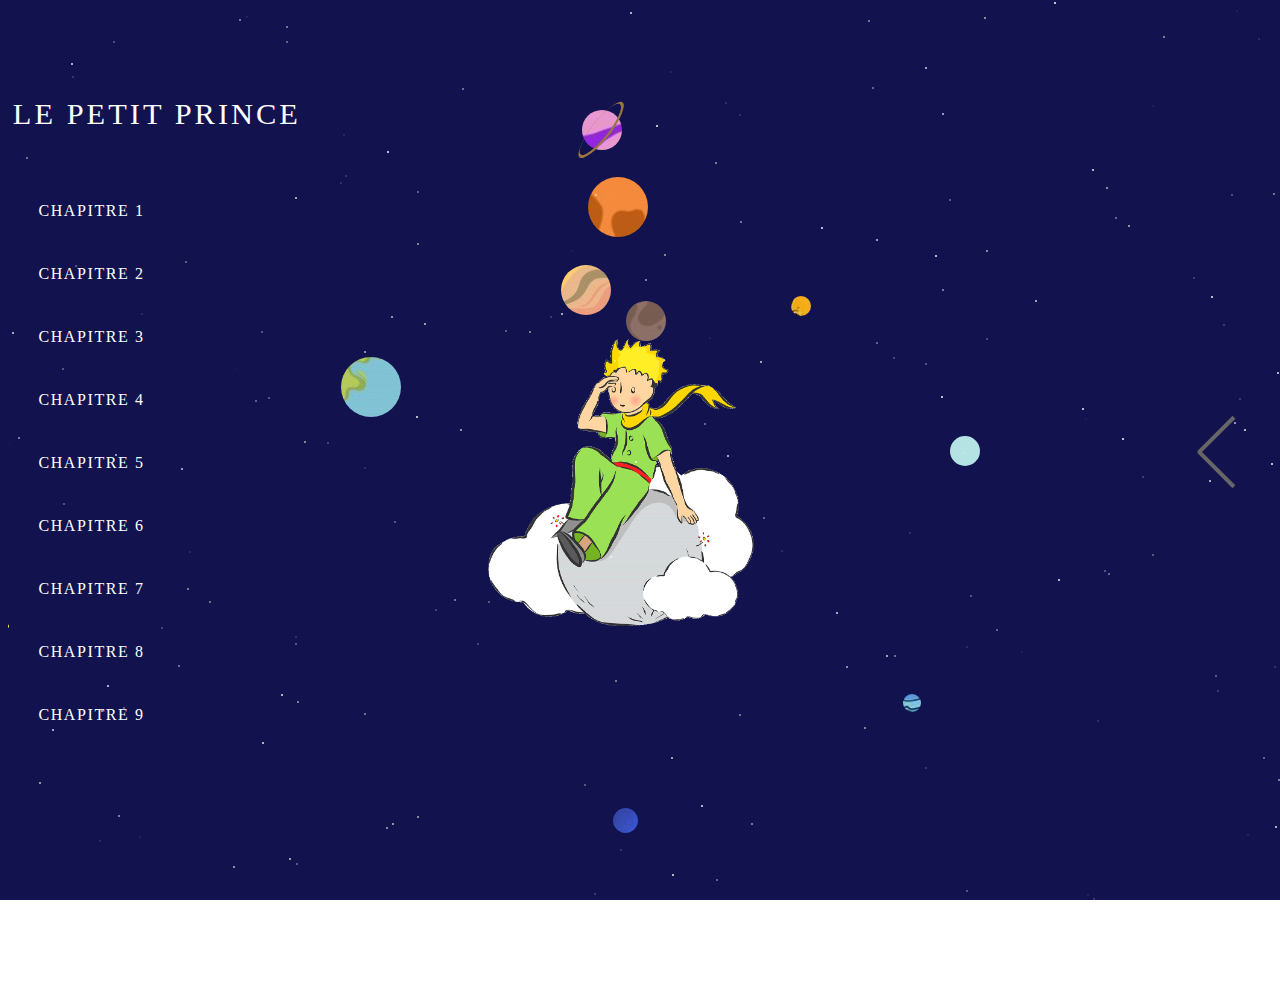
==== commit 5ff1c3ea: "add chap 3" ====
--- a/index.html
+++ b/index.html
@@ -17,9 +17,10 @@
 				<div class="parallax">
 					<div class="centered">
 						<div class="animation"></div>
+						<div class="picture"></div>
 					</div>
 					<div class='description'>
-						<h1 class="homepageTitle">Le petit prince</h1>
+						<span class="homepageTitle"><h1 >Le petit prince</h1></span>
 						<ul>
 							<li><a class="chap1">Chapitre 1</a></li>
 							<li><a class="chap2">Chapitre 2</a></li>
@@ -55,7 +56,79 @@
 					<div class="swipe-next-bottom"></div>
 				</div>
 			</div>
-			
+			<div class="popup" id="popup">
+				<div class="popup__content typewrite">
+				  <p class="typewriteP" >
+					Dans le désert aride, l'aviateur perdu<br/>
+					Rencontre un garçon, venu d'une autre venue.<br/>
+					Le Petit Prince, si différent des autres, fascine et émeut.<br/>
+					</p>
+					
+					<p class="typewriteP2">
+						Solitaire et vulnérable, il demande un mouton dessiné<br/>
+						Et ainsi commence leur amitié, leur lien scellé.<br/>
+						Le narrateur touché, nous présente ces deux êtres destinés.<br/></p>
+					
+					<p  class="typewriteP3" >
+						Leur rencontre improbable dans cet endroit hostile<br/>
+					Dévoile les protagonistes, leurs histoires si fragiles.<br/>
+					Le Petit Prince, gardien de secrets, le narrateur, nouvel ami docile.<br/>
+					</p>
+					
+					<p  class="typewriteP4" >Leur histoire commence ainsi, sous le ciel étoilé,<br/>
+						L'aviateur, le Petit Prince, leurs vies liées, leurs destinées entremêlées.<br/>
+						Le narrateur, témoin de leur amitié, nous invite à rêve.<br/></p>
+				</div>
+				<!-------------------------------------------->
+				<div class="popup__content2 typewrite">
+					<p class="typewriteP5" >
+						Le Petit Prince, conteur merveilleux, révèle son passé </br>
+						Sur sa planète si petite, une rose pour seule amitié.</br>
+						Mais la curiosité le pousse, vers de nouveaux horizons explorés.</br>
+					  </p>
+					  
+					  <p class="typewriteP6">
+						Il visite des planètes étranges, où il rencontre des êtres singuliers<br/>
+						Un vaniteux, un buveur, un businessman, tous si particuliers.<br/>
+						Puis, sur Terre, le narrateur échoué, une amitié va naître, vraie et sincère.<br/></p>
+					  
+					  <p  class="typewriteP7" >
+						Le Petit Prince, ému, livre son coeur, ses voyages, ses aventures<br/>
+						Le narrateur découvre sa sagesse, son courage, sa nature pure.<br/>
+						Une rencontre magique, qui changera leur destinée, leur aventure.<br/>
+					  </p>
+				  </div>
+				<!-------------------------------------------->
+				<div class="popup__content3 typewrite">
+					  <p class="typewriteP8" >
+						Le Petit Prince rencontra un vaniteux,</br>
+						Qui ne vivait que pour les compliments flatteurs.</br>
+						Il ne vit même pas le Petit Prince en face de lui,</br>
+						Préférant admirer son propre reflet dans un miroir sans coeur.</br>
+					  </p>
+					  
+					  <p class="typewriteP9">
+						Le Petit Prince croisa un buveur,<br/>
+						Un homme brisé par sa propre douleur.<br/>
+						Il noyait son chagrin dans l'alcool,<br/>
+						Mais ne trouvait jamais la paix dans son âme enrouée.<br/>
+					  </p>
+					  
+					  <p  class="typewriteP10" >
+						Le Petit Prince rencontra un businessman avide,<br/>
+						Qui ne voyait que l'argent, un homme cupide.<br/>
+						Il n'appréciait pas la beauté du monde qui l'entoure,<br/>
+						Mais se noyait dans l'obsession de l'argent et du pouvoir.<br/>
+					  </p>
+
+					  <p  class="typewriteP11" >
+						Le Petit Prince fit la connaissance d'un cartographe,<br/>
+						Qui collectionnait les cartes et les graphes.<br/>
+						Mais il n'avait jamais quitté son bureau bien rangé,<br/>
+						Et manquait de la vraie expérience pour explorer le monde réel.<br/>
+					  </p>
+				  </div>
+			  </div>
 			<!---------------------------------------------- TEAM PAGE -------------------------------------------------------->
 			<div id="page-two" class="page two">
 				<h1 class="teamTitle">Team</h1>
--- a/style.css
+++ b/style.css
@@ -25,7 +25,11 @@
     /* background-image: url("../img/espace.png"); */
   background-color: rgb(18, 18, 78);
 }
-
+.homepageTitle:hover{
+ cursor: pointer;
+ position: absolute;
+ z-index: 1000000;
+}
 .pages {
   display: flex;
 	width: 200%;
@@ -486,7 +490,7 @@
   .pluto:before {
     height: 18px;
     width: 18px;
-    background-image: url(".m/img/pluto.PNG");
+    background-image: url("./img/pluto.PNG");
     margin-top: 620px;
     margin-left: 300px;
     transition: all .4s ease;
@@ -759,3 +763,269 @@
 .chap9 {
   top: 78%;
 }
+
+.typewriter p {
+  color: #fff;
+  font-family: monospace;
+  overflow: hidden; /* Ensures the content is not revealed until the animation */
+  border-right: .15em solid orange; /* The typwriter cursor */
+  white-space: normal; /* Keeps the content on a single line */
+  margin: 0 auto; /* Gives that scrolling effect as the typing happens */
+  letter-spacing: .15em; /* Adjust as needed */
+  animation: 
+    typing 3.5s steps(30, end),
+    blink-caret .5s step-end infinite;
+}
+
+/* The typing effect */
+@keyframes typing {
+  from { width: 0 }
+  to { width: 100% }
+}
+
+/* The typewriter cursor effect */
+@keyframes blink-caret {
+  from, to { border-color: transparent }
+  50% { border-color: orange }
+}
+
+
+.typewriteP{ 
+  position: absolute;
+  top: 22%;
+  left: 25%;
+  z-index: 9999;
+  color: white;
+  font-family: 'Montserrat', sans-serif;
+  letter-spacing: 1px;
+  width: 40%;
+  opacity: 0;
+}
+.typewriteP2 { 
+  position: absolute;
+  top: 39%;
+  left: 52%;
+  z-index: 9999;
+  color: white;
+  font-family: 'Montserrat', sans-serif;
+  letter-spacing: 1px;
+  width: 40%;
+  opacity: 0;
+}
+.typewriteP3 { 
+  position: absolute;
+  top: 60%;
+  left: 48%;
+  z-index: 9999;
+  color: white;
+  font-family: 'Montserrat', sans-serif;
+  letter-spacing: 1px;
+  width: 40%;
+  opacity: 0;
+}
+.typewriteP4 { 
+  position: absolute;
+  top: 80%;
+  left: 25%;
+  z-index: 9999;
+  color: white;
+  font-family: 'Montserrat', sans-serif;
+  letter-spacing: 1px;
+  width: 40%;
+  opacity: 0;
+
+}
+.typewriteP5{ 
+  position: absolute;
+  top: 22%;
+  left: 25%;
+  z-index: 9999;
+  color: white;
+  font-family: 'Montserrat', sans-serif;
+  letter-spacing: 1px;
+  width: 40%;
+  opacity: 0;
+}
+.typewriteP6 { 
+  position: absolute;
+  top: 50%;
+  left: 52%;
+  z-index: 9999;
+  color: white;
+  font-family: 'Montserrat', sans-serif;
+  letter-spacing: 1px;
+  width: 40%;
+  opacity: 0;
+}
+.typewriteP7 { 
+  position: absolute;
+  top: 80%;
+  left: 30%;
+  z-index: 9999;
+  color: white;
+  font-family: 'Montserrat', sans-serif;
+  letter-spacing: 1px;
+  width: 40%;
+  opacity: 0;
+}
+.typewriteP8{ 
+  position: absolute;
+  top: 22%;
+  left: 25%;
+  z-index: 9999;
+  color: white;
+  font-family: 'Montserrat', sans-serif;
+  letter-spacing: 1px;
+  width: 40%;
+  opacity: 0;
+}
+.typewriteP9 { 
+  position: absolute;
+  top: 39%;
+  left: 52%;
+  z-index: 9999;
+  color: white;
+  font-family: 'Montserrat', sans-serif;
+  letter-spacing: 1px;
+  width: 40%;
+  opacity: 0;
+}
+.typewriteP10 { 
+  position: absolute;
+  top: 60%;
+  left: 48%;
+  z-index: 9999;
+  color: white;
+  font-family: 'Montserrat', sans-serif;
+  letter-spacing: 1px;
+  width: 40%;
+  opacity: 0;
+}
+.typewriteP11 { 
+  position: absolute;
+  top: 80%;
+  left: 25%;
+  z-index: 9999;
+  color: white;
+  font-family: 'Montserrat', sans-serif;
+  letter-spacing: 1px;
+  width: 40%;
+  opacity: 0;
+
+}
+
+.popup__content{
+  visibility: hidden;
+}
+.popup__content2{
+  visibility: hidden;
+}
+.popup__content3{
+  visibility: hidden;
+}
+.popup__content img {
+  position: absolute;
+  top: 10%;
+  z-index: 11111;
+  width: 100%;
+}
+
+
+@keyframes taadaa { 
+  0% {
+    opacity: 0;
+  }
+  25% {
+    opacity: 0.2;
+  }
+  50% {
+    opacity: .5;
+  }
+  75% {
+    opacity: .7;
+  }
+  100% {
+    opacity: 1;
+  }
+}
+
+.box {
+  animation: taadaa 3s ;
+}
+.box2 {
+  animation: taadaa 3s 3s ;
+}
+.box3 {
+  animation: taadaa 3s 6s ;
+}
+.box4 {
+  animation: taadaa 3s 9s ;
+}
+.box {
+  animation: taadaa 3s forwards;
+}
+.box2 {
+  animation: taadaa 3s 3s forwards;
+}
+.box3 {
+  animation: taadaa 3s 6s forwards;
+}
+.box4 {
+  animation: taadaa 3s 9s forwards;
+}
+
+.box5 {
+  animation: taadaa 3s ;
+}
+.box6 {
+  animation: taadaa 3s 3s ;
+}
+.box7 {
+  animation: taadaa 3s 6s ;
+}
+.box5 {
+  animation: taadaa 3s forwards;
+}
+.box6 {
+  animation: taadaa 3s 3s forwards;
+}
+.box7 {
+  animation: taadaa 3s 6s forwards;
+}
+
+.box8 {
+  animation: taadaa 3s ;
+}
+.box9 {
+  animation: taadaa 3s 3s ;
+}
+.box10 {
+  animation: taadaa 3s 6s ;
+}
+.box11 {
+  animation: taadaa 3s 9s ;
+}
+.box8 {
+  animation: taadaa 3s forwards;
+}
+.box9 {
+  animation: taadaa 3s 3s forwards;
+}
+.box10 {
+  animation: taadaa 3s 6s forwards;
+}
+.box11 {
+  animation: taadaa 3s 9s forwards;
+}
+
+.centered .picture {
+  height: 35%;
+  width: 20%;
+  position: absolute;
+  top: 40%;
+  left: 25%;
+  background-repeat: no-repeat;
+  background-position: center;
+  background-size: contain;
+  z-index: 1;
+}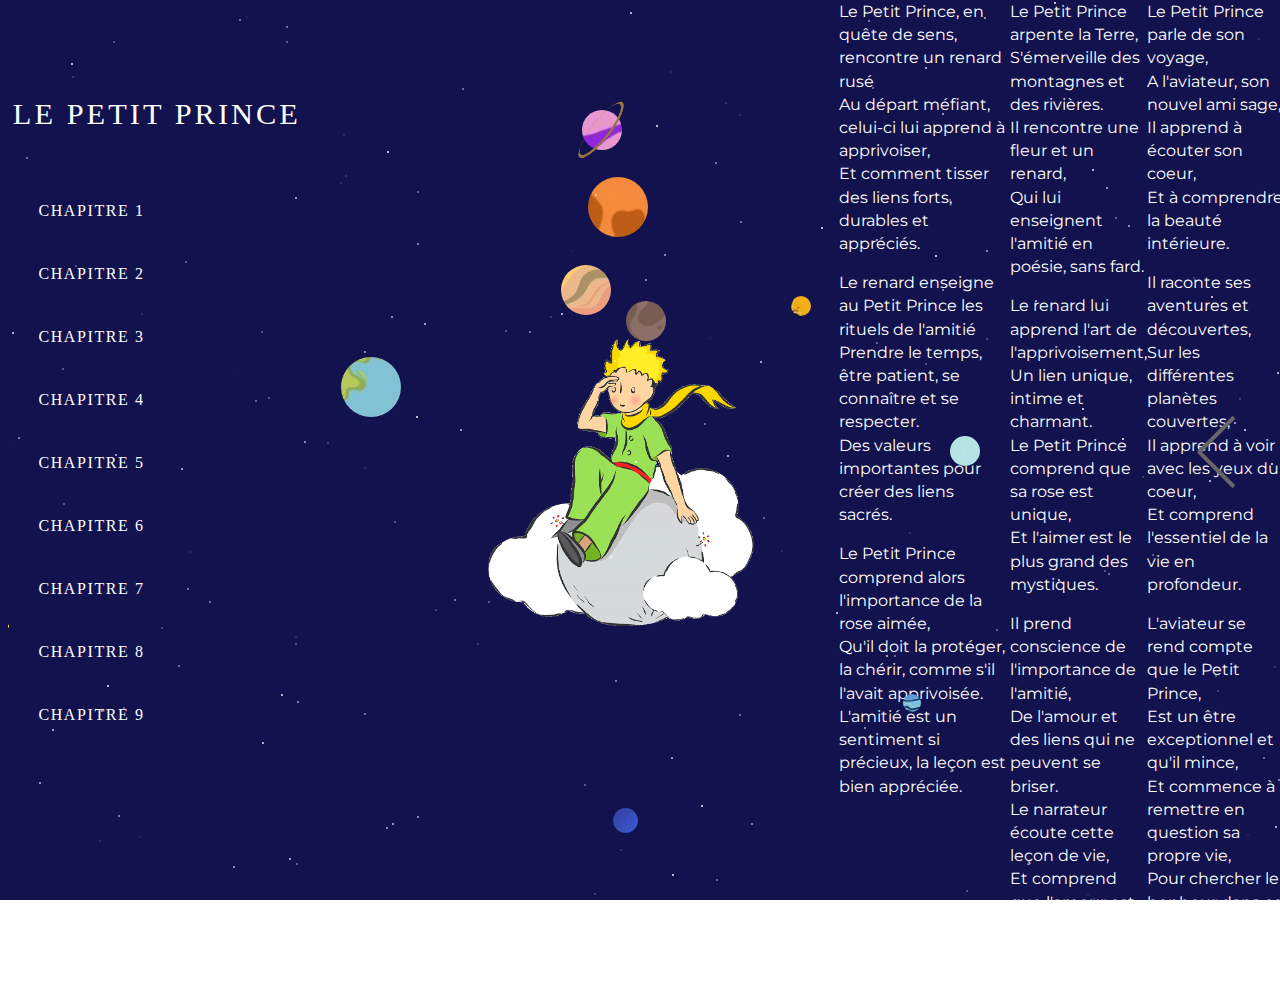
==== commit ad2aca6e: "textual chapters in html" ====
--- a/index.html
+++ b/index.html
@@ -129,6 +129,151 @@
 					  </p>
 				  </div>
 			  </div>
+				<!-------------------------------------------->
+				<div class="popup__content4 typewrite">
+					<p class="typewriteP12" >
+						Le Petit Prince, en quête de sens, rencontre un renard rusé<br/>
+						Au départ méfiant, celui-ci lui apprend à apprivoiser,<br/>
+						Et comment tisser des liens forts, durables et appréciés.<br/>
+					</p>
+					  
+					  <p class="typewriteP13">
+						Le renard enseigne au Petit Prince les rituels de l'amitié<br/>
+						Prendre le temps, être patient, se connaître et se respecter.<br/>
+						Des valeurs importantes pour créer des liens sacrés.<br/>
+					</p>
+					  
+					  <p  class="typewriteP14" >
+						Le Petit Prince comprend alors l'importance de la rose aimée,<br/>
+						Qu'il doit la protéger, la chérir, comme s'il l'avait apprivoisée.<br/>
+						L'amitié est un sentiment si précieux, la leçon est bien appréciée.<br/>
+					  </p>
+				</div>
+				<!-------------------------------------------->
+				<div class="popup__content5 typewrite">
+					<p class="typewriteP15" >
+						Le Petit Prince arpente la Terre,<br/>
+						S'émerveille des montagnes et des rivières.<br/>
+						Il rencontre une fleur et un renard,<br/>
+						Qui lui enseignent l'amitié en poésie, sans fard.<br/>
+						
+					</p>
+					  
+					  <p class="typewriteP16">
+						Le renard lui apprend l'art de l'apprivoisement,<br/>
+						Un lien unique, intime et charmant.<br/>
+						Le Petit Prince comprend que sa rose est unique,<br/>
+						Et l'aimer est le plus grand des mystiques.<br/>
+					</p>
+					  
+					  <p  class="typewriteP17" >
+						Il prend conscience de l'importance de l'amitié,<br/>
+						De l'amour et des liens qui ne peuvent se briser.<br/>
+						Le narrateur écoute cette leçon de vie,<br/>
+						Et comprend que l'amour est un élixir de survie.<br/>
+					  </p>
+				</div>
+				<!-------------------------------------------->
+				<div class="popup__content6 typewrite">
+					<p class="typewriteP18" >
+						Le Petit Prince parle de son voyage,<br/>
+						A l'aviateur, son nouvel ami sage,<br/>
+						Il apprend à écouter son coeur,<br/>
+						Et à comprendre la beauté intérieure.<br/>
+						
+					</p>
+					  
+					  <p class="typewriteP19">
+						Il raconte ses aventures et découvertes,<br/>
+						Sur les différentes planètes couvertes,<br/>
+						Il apprend à voir avec les yeux du coeur,<br/>
+						Et comprend l'essentiel de la vie en profondeur.<br/>
+					</p>
+					  
+					  <p  class="typewriteP20" >
+						L'aviateur se rend compte que le Petit Prince,<br/>
+						Est un être exceptionnel et qu'il mince,<br/>
+						Et commence à remettre en question sa propre vie,<br/>
+						Pour chercher le bonheur dans ce qui l'environne ici.<br/>
+					  </p>
+				</div>
+				<!-------------------------------------------->
+				<div class="popup__content7 typewrite">
+					<p class="typewriteP21" >
+						Le Petit Prince cherche un sens à la vie<br/>
+						Il pose des questions à l'aviateur, son ami<br/>
+						Ils discutent de l'amitié, de l'amour, de la mort<br/>
+						Et de l'importance de cultiver l'essentiel, chaque jour<br/>
+						
+					</p>
+					  
+					  <p class="typewriteP22">
+						Le Petit Prince explique à son ami<br/>
+						Que les choses importantes ne sont pas matérielles<br/>
+						Mais résident dans les liens que nous avons avec les autres<br/>
+						Et la façon dont nous utilisons notre temps sur terre<br/>
+					</p>
+					  
+					  <p  class="typewriteP23" >
+						L'aviateur commence à comprendre les leçons<br/>
+						Que le Petit Prince essaie de lui enseigner<br/>
+						Il réalise que la vraie richesse se trouve<br/>
+						Dans les moments précieux passés avec les êtres aimés<br/>
+					  </p>
+				</div>
+				<!-------------------------------------------->
+				<div class="popup__content8 typewrite">
+					<p class="typewriteP24" >
+						Le Petit Prince s'envole vers les étoiles,<br/>
+						Vers sa planète et sa rose adorée,<br/>
+						L'aviateur le regarde partir sans voix,<br/>
+						Empli de tristesse et de mélancolie.<br/>
+						
+					</p>
+					  
+					  <p class="typewriteP25">
+						Mais le Petit Prince lui laisse une promesse,<br/>
+						Celle de revenir sur Terre chaque fois,<br/>
+						Et l'aviateur sait que sa vie, sans cesse,<br/>
+						Sera enrichie par cette belle voix.	<br/>					
+					</p>
+					  
+					  <p  class="typewriteP26" >
+						Car le Petit Prince lui a montré la voie,<br/>
+						Celle de l'accomplissement de nos missions,<br/>
+						Et de la recherche de notre propre loi,<br/>
+						Pour atteindre la paix et la sérénité sans condition.<br/>
+					  </p>
+				</div>
+				<!-------------------------------------------->
+				<div class="popup__content9 typewrite">
+					<p class="typewriteP27" >
+						L'aviateur contemple les étoiles,<br/>
+						Cherchant à revoir son ami le Petit Prince.<br/>
+						Leur amitié l'a transformé,<br/>
+						Et il voit le monde d'un regard différent.<br/>
+						
+					</p>
+					  
+					  <p class="typewriteP28">
+						Le Petit Prince était plus qu'un enfant,<br/>
+						Il était son guide spirituel.<br/>
+						Leur amitié durable souligne l'importance,<br/>
+						De chercher le sens et la compréhension.<br/>		
+					</p>
+					  
+					  <p  class="typewriteP29" >
+						Le Petit Prince est un symbole d'espoir,<br/>
+						De pureté et de vérité.<br/>
+						Cette histoire nous rappelle l'importance,<br/>
+					  </p>
+
+					  <p  class="typewriteP30" >
+						De prendre soin de ceux que nous aimons,<br/>
+						Et de chercher la beauté et la magie,<br/>
+						Dans le monde qui nous entoure.<br/>
+					  </p>
+				</div>			
 			<!---------------------------------------------- TEAM PAGE -------------------------------------------------------->
 			<div id="page-two" class="page two">
 				<h1 class="teamTitle">Team</h1>
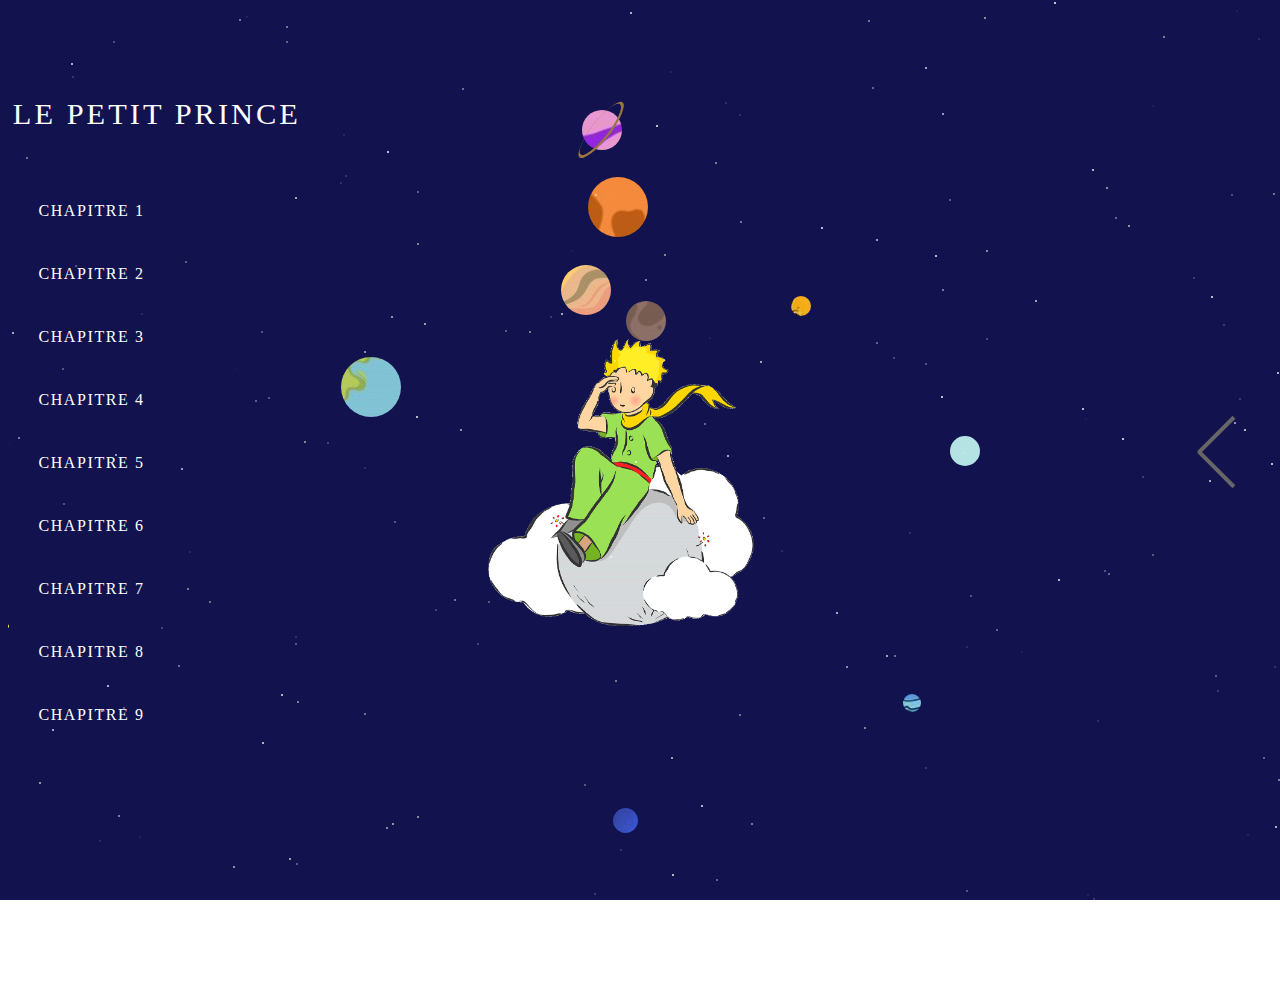
==== commit 64cb1a8f: "chapitrage fin" ====
--- a/index.html
+++ b/index.html
@@ -154,7 +154,7 @@
 					<p class="typewriteP15" >
 						Le Petit Prince arpente la Terre,<br/>
 						S'émerveille des montagnes et des rivières.<br/>
-						Il rencontre une fleur et un renard,<br/>
+						Il rencontre une fleur accompagné de son renard,<br/>
 						Qui lui enseignent l'amitié en poésie, sans fard.<br/>
 						
 					</p>
--- a/style.css
+++ b/style.css
@@ -913,6 +913,216 @@
   opacity: 0;
 
 }
+.typewriteP12{ 
+  position: absolute;
+  top: 22%;
+  left: 25%;
+  z-index: 9999;
+  color: white;
+  font-family: 'Montserrat', sans-serif;
+  letter-spacing: 1px;
+  width: 40%;
+  opacity: 0;
+}
+.typewriteP13 { 
+  position: absolute;
+  top: 50%;
+  left: 52%;
+  z-index: 9999;
+  color: white;
+  font-family: 'Montserrat', sans-serif;
+  letter-spacing: 1px;
+  width: 40%;
+  opacity: 0;
+}
+.typewriteP14 { 
+  position: absolute;
+  top: 80%;
+  left: 30%;
+  z-index: 9999;
+  color: white;
+  font-family: 'Montserrat', sans-serif;
+  letter-spacing: 1px;
+  width: 40%;
+  opacity: 0;
+}
+.typewriteP15{ 
+  position: absolute;
+  top: 22%;
+  left: 25%;
+  z-index: 9999;
+  color: white;
+  font-family: 'Montserrat', sans-serif;
+  letter-spacing: 1px;
+  width: 40%;
+  opacity: 0;
+}
+.typewriteP16 { 
+  position: absolute;
+  top: 50%;
+  left: 52%;
+  z-index: 9999;
+  color: white;
+  font-family: 'Montserrat', sans-serif;
+  letter-spacing: 1px;
+  width: 40%;
+  opacity: 0;
+}
+.typewriteP17 { 
+  position: absolute;
+  top: 80%;
+  left: 30%;
+  z-index: 9999;
+  color: white;
+  font-family: 'Montserrat', sans-serif;
+  letter-spacing: 1px;
+  width: 40%;
+  opacity: 0;
+}
+.typewriteP18{ 
+  position: absolute;
+  top: 22%;
+  left: 25%;
+  z-index: 9999;
+  color: white;
+  font-family: 'Montserrat', sans-serif;
+  letter-spacing: 1px;
+  width: 40%;
+  opacity: 0;
+}
+.typewriteP19 { 
+  position: absolute;
+  top: 50%;
+  left: 52%;
+  z-index: 9999;
+  color: white;
+  font-family: 'Montserrat', sans-serif;
+  letter-spacing: 1px;
+  width: 40%;
+  opacity: 0;
+}
+.typewriteP20 { 
+  position: absolute;
+  top: 80%;
+  left: 30%;
+  z-index: 9999;
+  color: white;
+  font-family: 'Montserrat', sans-serif;
+  letter-spacing: 1px;
+  width: 40%;
+  opacity: 0;
+}
+.typewriteP21{ 
+  position: absolute;
+  top: 22%;
+  left: 25%;
+  z-index: 9999;
+  color: white;
+  font-family: 'Montserrat', sans-serif;
+  letter-spacing: 1px;
+  width: 40%;
+  opacity: 0;
+}
+.typewriteP22 { 
+  position: absolute;
+  top: 50%;
+  left: 52%;
+  z-index: 9999;
+  color: white;
+  font-family: 'Montserrat', sans-serif;
+  letter-spacing: 1px;
+  width: 40%;
+  opacity: 0;
+}
+.typewriteP23 { 
+  position: absolute;
+  top: 80%;
+  left: 30%;
+  z-index: 9999;
+  color: white;
+  font-family: 'Montserrat', sans-serif;
+  letter-spacing: 1px;
+  width: 40%;
+  opacity: 0;
+}
+.typewriteP24{ 
+  position: absolute;
+  top: 22%;
+  left: 25%;
+  z-index: 9999;
+  color: white;
+  font-family: 'Montserrat', sans-serif;
+  letter-spacing: 1px;
+  width: 40%;
+  opacity: 0;
+}
+.typewriteP25 { 
+  position: absolute;
+  top: 50%;
+  left: 52%;
+  z-index: 9999;
+  color: white;
+  font-family: 'Montserrat', sans-serif;
+  letter-spacing: 1px;
+  width: 40%;
+  opacity: 0;
+}
+.typewriteP26 { 
+  position: absolute;
+  top: 80%;
+  left: 30%;
+  z-index: 9999;
+  color: white;
+  font-family: 'Montserrat', sans-serif;
+  letter-spacing: 1px;
+  width: 40%;
+  opacity: 0;
+}
+.typewriteP27{ 
+  position: absolute;
+  top: 22%;
+  left: 25%;
+  z-index: 9999;
+  color: white;
+  font-family: 'Montserrat', sans-serif;
+  letter-spacing: 1px;
+  width: 40%;
+  opacity: 0;
+}
+.typewriteP28 { 
+  position: absolute;
+  top: 39%;
+  left: 52%;
+  z-index: 9999;
+  color: white;
+  font-family: 'Montserrat', sans-serif;
+  letter-spacing: 1px;
+  width: 40%;
+  opacity: 0;
+}
+.typewriteP29 { 
+  position: absolute;
+  top: 60%;
+  left: 48%;
+  z-index: 9999;
+  color: white;
+  font-family: 'Montserrat', sans-serif;
+  letter-spacing: 1px;
+  width: 40%;
+  opacity: 0;
+}
+.typewriteP30 { 
+  position: absolute;
+  top: 80%;
+  left: 25%;
+  z-index: 9999;
+  color: white;
+  font-family: 'Montserrat', sans-serif;
+  letter-spacing: 1px;
+  width: 40%;
+  opacity: 0;
+
+}
 
 .popup__content{
   visibility: hidden;
@@ -991,31 +1201,6 @@
 }
 .box7 {
   animation: taadaa 3s 6s forwards;
-}
-
-.box8 {
-  animation: taadaa 3s ;
-}
-.box9 {
-  animation: taadaa 3s 3s ;
-}
-.box10 {
-  animation: taadaa 3s 6s ;
-}
-.box11 {
-  animation: taadaa 3s 9s ;
-}
-.box8 {
-  animation: taadaa 3s forwards;
-}
-.box9 {
-  animation: taadaa 3s 3s forwards;
-}
-.box10 {
-  animation: taadaa 3s 6s forwards;
-}
-.box11 {
-  animation: taadaa 3s 9s forwards;
 }
 
 .centered .picture {
